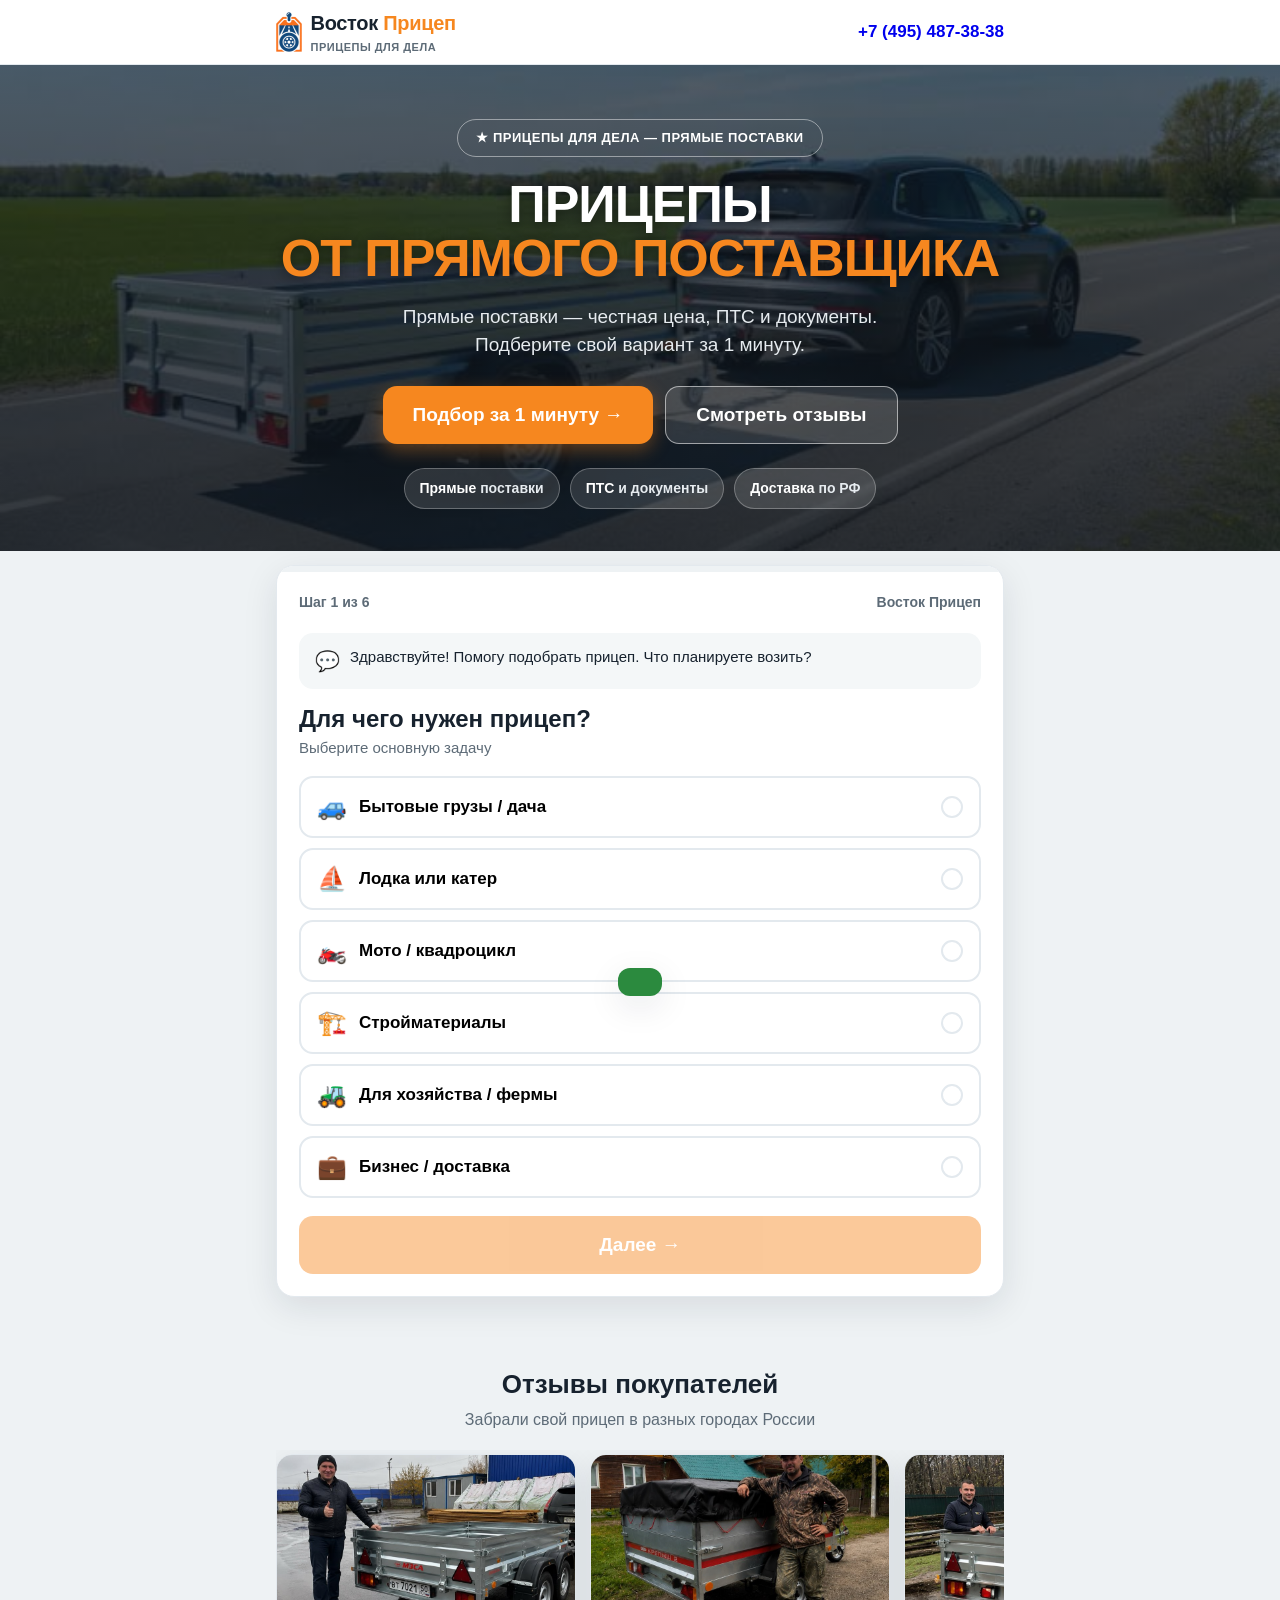
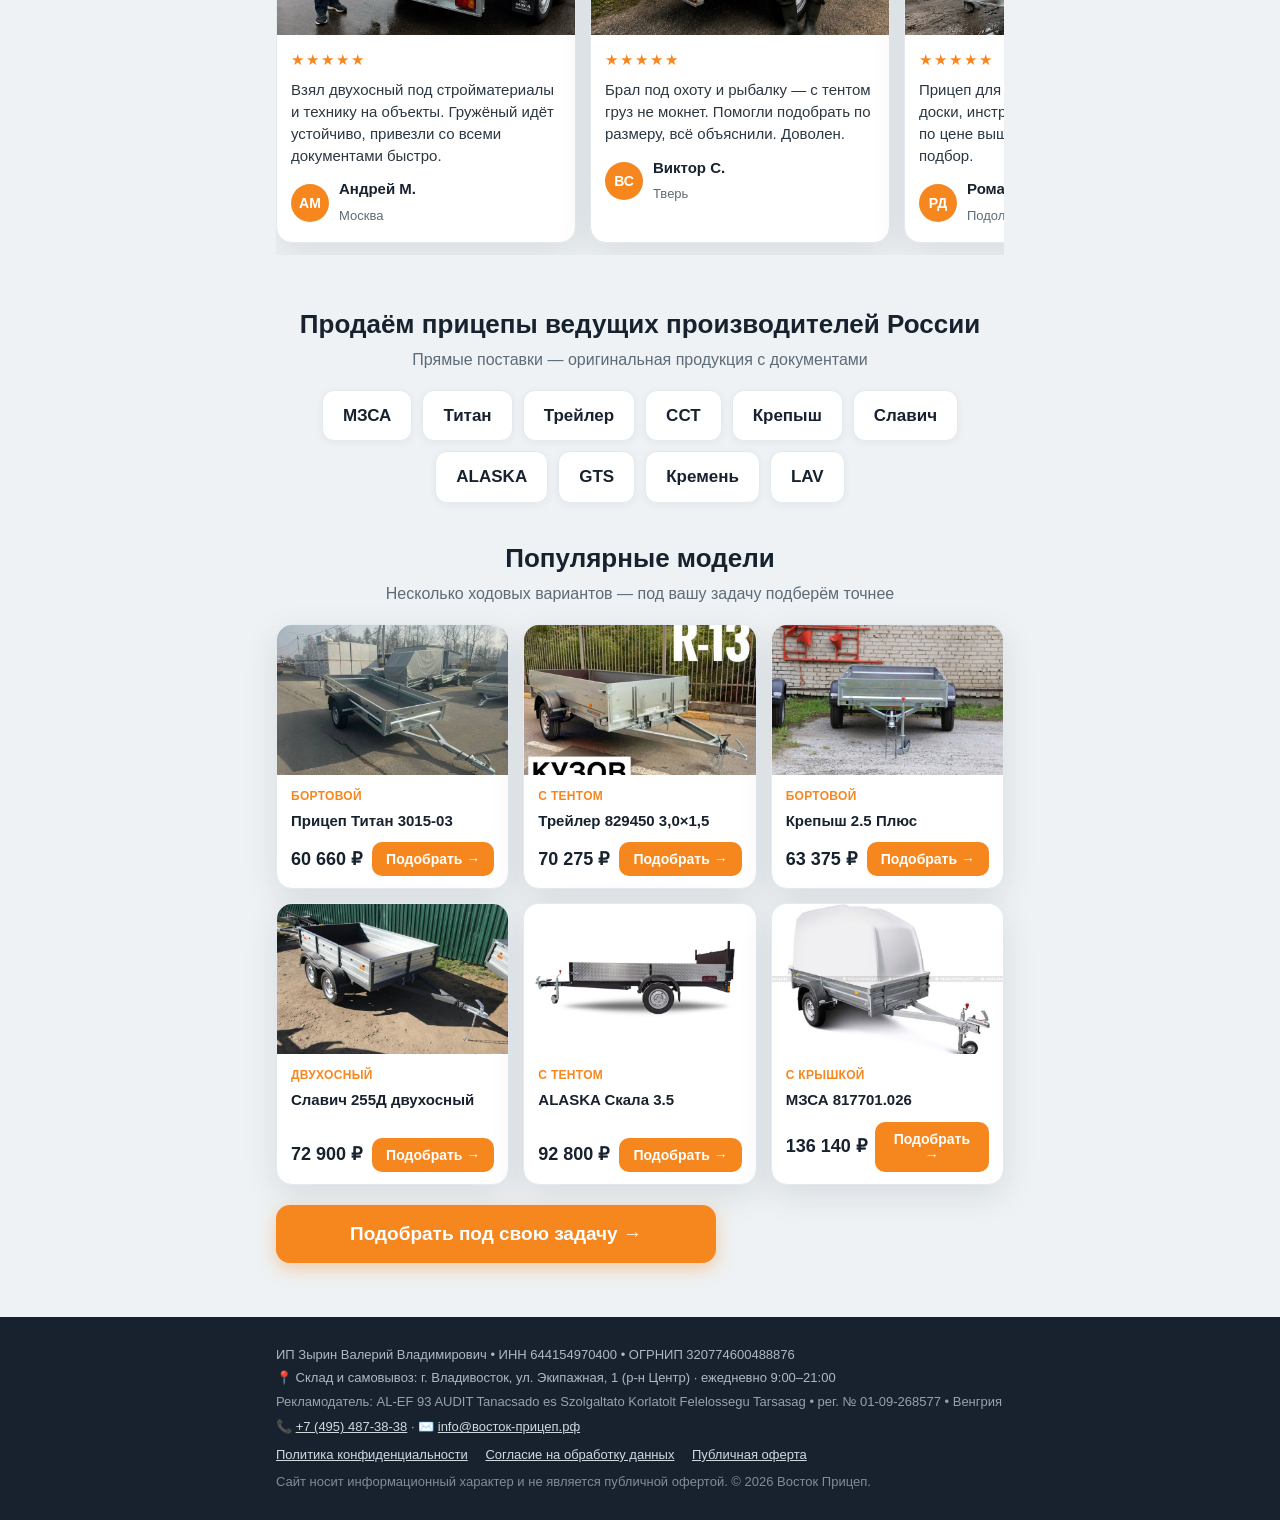
==== v2.html @ 22e23105 "Галочка согласия отмечена по умолчанию Co-Authored-By: Claude Opus 4.8 <noreply@anthropic.com>" ====
<!DOCTYPE html>
<html lang="ru">
<head>
<meta charset="UTF-8">
<link rel="preconnect" href="https://mc.yandex.ru" crossorigin>
<link rel="preconnect" href="https://top-fwz1.mail.ru">
<link rel="preload" as="image" href="hero.jpg" fetchpriority="high">
<link rel="icon" href="data:image/svg+xml,<svg xmlns='http://www.w3.org/2000/svg' viewBox='0 0 32 32'><rect width='32' height='32' rx='7' fill='%23f6871f'/><text x='16' y='23' font-size='19' text-anchor='middle' fill='white' font-family='Arial,sans-serif' font-weight='bold'>В</text></svg>">
<!-- Top.Mail.Ru counter (VK / myTarget) -->
<script type="text/javascript">
var _tmr = window._tmr || (window._tmr = []);
_tmr.push({id: "3787094", type: "pageView", start: (new Date()).getTime()});
(function (d, w, id) {
  if (d.getElementById(id)) return;
  var ts = d.createElement("script"); ts.type = "text/javascript"; ts.async = true; ts.id = id;
  ts.src = "https://top-fwz1.mail.ru/js/code.js";
  var f = function () {var s = d.getElementsByTagName("script")[0]; s.parentNode.insertBefore(ts, s);};
  if (w.opera == "[object Opera]") { d.addEventListener("DOMContentLoaded", f, false); } else { f(); }
})(document, window, "tmr-code");
</script>
<noscript><div><img src="https://top-fwz1.mail.ru/counter?id=3787094;js=na" style="position:absolute;left:-9999px;" alt="Top.Mail.Ru" /></div></noscript>
<!-- /Top.Mail.Ru counter -->
<!-- Yandex.Metrika counter -->
<script type="text/javascript">
    (function(m,e,t,r,i,k,a){
        m[i]=m[i]||function(){(m[i].a=m[i].a||[]).push(arguments)};
        m[i].l=1*new Date();
        for (var j = 0; j < document.scripts.length; j++) {if (document.scripts[j].src === r) { return; }}
        k=e.createElement(t),a=e.getElementsByTagName(t)[0],k.async=1,k.src=r,a.parentNode.insertBefore(k,a)
    })(window, document,'script','https://mc.yandex.ru/metrika/tag.js?id=111722114', 'ym');

    ym(111722114, 'init', {ssr:true, webvisor:true, clickmap:true, ecommerce:"dataLayer", referrer: document.referrer, url: location.href, accurateTrackBounce:true, trackLinks:true});
</script>
<noscript><div><img src="https://mc.yandex.ru/watch/111722114" style="position:absolute; left:-9999px;" alt="" /></div></noscript>
<!-- /Yandex.Metrika counter -->
<meta name="viewport" content="width=device-width, initial-scale=1, viewport-fit=cover">
<title>Восток Прицеп — подбор прицепа за 1 минуту | прицепы для дела</title>
<meta name="description" content="Пройдите короткий тест за 1 минуту — подберём прицеп под вашу задачу и пришлём цены. Прямые поставки, документы, доставка по РФ.">
<style>
:root{
  --bg:#eef2f4; --card:#fff; --ink:#17222e; --muted:#5d6b77; --line:#e3e9ee;
  --accent:#f6871f; --accent-d:#e2760c; --green:#2b8a3e; --radius:18px;
  --shadow:0 10px 34px rgba(23,34,46,.10);
}
*{box-sizing:border-box}
html{-webkit-text-size-adjust:100%}
body{margin:0;font-family:-apple-system,BlinkMacSystemFont,"Segoe UI",Roboto,Arial,sans-serif;
  background:var(--bg);color:var(--ink);font-size:18px;line-height:1.5;overflow-x:clip}
img{max-width:100%;display:block}
.wrap{max-width:760px;margin:0 auto;padding:0 16px}
.btn{border:0;cursor:pointer;font-family:inherit;font-weight:800;border-radius:14px;background:var(--accent);color:#fff;
  padding:18px 30px;font-size:19px;transition:.15s;width:100%;box-shadow:0 6px 18px rgba(246,135,31,.35)}
.btn:hover{background:var(--accent-d)}
.btn:active{transform:translateY(1px)}
.btn[disabled]{opacity:.45;cursor:not-allowed;box-shadow:none}
.btn-ghost{background:#fff;color:var(--ink);border:2px solid var(--line);box-shadow:none;font-weight:700}

/* header */
header{background:#fff;border-bottom:1px solid var(--line)}
.hd{display:flex;align-items:center;gap:12px;height:64px}
.logo{display:flex;align-items:center;gap:9px;font-weight:900;font-size:20px;letter-spacing:-.3px}
.logo .mk{width:34px;height:34px;border-radius:9px;background:var(--accent);color:#fff;display:grid;place-items:center;font-size:18px}
.logo .mk-img{height:40px;width:auto;display:block}
.logo b{color:var(--accent)}
.logo small{display:block;font-size:11px;font-weight:600;color:var(--muted);letter-spacing:.5px;text-transform:uppercase;margin-top:1px}
.hd-sp{flex:1}
.hd-phone{font-weight:800;text-decoration:none;white-space:nowrap;font-size:17px}

/* hero (тёмный, с фото) */
.hero{position:relative;padding:54px 0 42px;text-align:center;overflow:hidden}
.hero-bg{position:absolute;inset:0;background:#1a2430 url('hero.jpg') center/cover no-repeat;z-index:0}
.hero-bg::after{content:"";position:absolute;inset:0;background:linear-gradient(180deg,rgba(15,22,30,.66),rgba(15,22,30,.86))}
.hero-inner{position:relative;z-index:1;color:#fff}
.hero-badge{display:inline-block;border:1px solid rgba(255,255,255,.45);border-radius:30px;padding:8px 18px;font-size:13px;font-weight:800;letter-spacing:.5px;color:#fff;margin-bottom:20px;text-transform:uppercase}
.hero h1{font-size:52px;line-height:1.04;margin:0 0 18px;letter-spacing:-1px;font-weight:900;text-transform:uppercase;text-shadow:0 2px 14px rgba(0,0,0,.45)}
.hero h1 span{color:var(--accent)}
.hero p{font-size:19px;color:#e6ebef;margin:0 auto 26px;max-width:560px}
.hero p b{color:#fff}
.hero-btns{display:flex;gap:12px;justify-content:center;flex-wrap:wrap;max-width:660px;margin:0 auto}
.hero-btns .btn{width:auto;flex:0 1 auto;padding:17px 30px}
.btn-ghost2{background:rgba(255,255,255,.12);color:#fff;border:1.5px solid rgba(255,255,255,.55);box-shadow:none}
.btn-ghost2:hover{background:rgba(255,255,255,.22)}
.trust{display:flex;gap:10px;justify-content:center;flex-wrap:wrap;margin-top:24px}
.trust span{background:rgba(255,255,255,.13);border:1px solid rgba(255,255,255,.28);border-radius:30px;padding:9px 15px;font-size:14px;font-weight:600;color:#e6ebef}
.trust b{color:#fff}

/* quiz */
.quiz-sec{padding:14px 0 50px}
.quiz{background:var(--card);border:1px solid var(--line);border-radius:var(--radius);box-shadow:var(--shadow);overflow:hidden}
.qbar-wrap{height:6px;background:#eef2f4}
.qbar{height:100%;width:0;background:var(--accent);transition:width .3s}
.qhead{padding:20px 22px 0;display:flex;justify-content:space-between;align-items:center;color:var(--muted);font-size:14px;font-weight:600}
.qbody{padding:12px 22px 22px}
.bubble{background:#f4f7f8;border-radius:14px;padding:13px 16px;color:var(--ink);font-size:15px;margin:8px 0 16px;display:flex;gap:10px}
.bubble .em{font-size:20px}
.qbody h2{font-size:24px;margin:6px 0 4px;line-height:1.2}
.qhint{color:var(--muted);font-size:15px;margin:0 0 16px}
.opts{display:grid;gap:10px}
.opts.photos{grid-template-columns:1fr 1fr}
.opt{display:flex;align-items:center;gap:12px;border:2px solid var(--line);border-radius:14px;padding:15px 16px;cursor:pointer;
  font-size:17px;font-weight:600;transition:.12s;background:#fff;position:relative;text-align:left}
.opt:hover{border-color:#cfd9e0;background:#fafcfd}
.opt.sel{border-color:var(--accent);background:#fff7ef}
.opt .em{font-size:24px}
.opt .chk{margin-left:auto;width:22px;height:22px;border-radius:50%;border:2px solid var(--line);flex:none;display:grid;place-items:center;color:#fff;font-size:13px}
.opt.sel .chk{background:var(--accent);border-color:var(--accent)}
/* photo option */
.popt{flex-direction:column;align-items:stretch;padding:0;overflow:hidden;gap:0}
.popt .ph{height:110px;background:#eef3f5 center/cover no-repeat;position:relative}
.popt .pchk{position:absolute;top:8px;right:8px;width:24px;height:24px;border-radius:50%;background:rgba(255,255,255,.9);display:grid;place-items:center;color:var(--accent);font-size:14px;font-weight:800;opacity:0}
.popt.sel .pchk{opacity:1}
.popt .plabel{padding:12px 14px;font-size:16px}
.qfoot{margin-top:18px}
.err{color:#d64545;font-size:14px;margin-top:8px;display:none}
.err.show{display:block}

/* contact */
.field{margin-bottom:14px}
.field label{display:block;font-size:15px;font-weight:700;margin-bottom:6px}
.field input{width:100%;padding:15px;border:2px solid var(--line);border-radius:12px;font-size:16px;font-family:inherit}
.field input:focus{outline:none;border-color:var(--accent)}
.chans{display:flex;gap:8px;flex-wrap:wrap;margin-bottom:14px}
.chan{flex:1;min-width:90px;border:2px solid var(--line);border-radius:12px;padding:12px;text-align:center;cursor:pointer;font-weight:700;font-size:15px}
.chan.sel{border-color:var(--accent);background:#fff7ef}
.consent{display:flex;gap:9px;align-items:flex-start;font-size:13px;color:var(--muted);margin:4px 0 14px}
.consent input{width:18px;height:18px;margin-top:1px;accent-color:var(--green)}
.consent a{color:var(--accent)}

/* thank you */
.done{text-align:center;padding:16px 6px}
.done .big{font-size:56px}
.done h2{font-size:26px;margin:8px 0}
.done p{color:var(--muted);max-width:420px;margin:0 auto 16px}
.summary{background:#f4f7f8;border-radius:14px;padding:14px 16px;text-align:left;max-width:420px;margin:0 auto}
.summary .row{display:flex;justify-content:space-between;gap:12px;padding:7px 0;border-bottom:1px dashed var(--line);font-size:15px}
.summary .row:last-child{border:0}
.summary .k{color:var(--muted)}.summary .v{font-weight:700;text-align:right}

.rev-sec{padding:18px 0 42px}
.rev-title{text-align:center;font-size:26px;margin:0 0 4px}
.rev-sub{text-align:center;color:var(--muted);margin:0 0 18px;font-size:16px}
.rev-row{display:flex;gap:14px;overflow-x:auto;padding:4px 2px 12px;scroll-snap-type:x mandatory;-webkit-overflow-scrolling:touch}
.rev-row::-webkit-scrollbar{height:6px}.rev-row::-webkit-scrollbar-thumb{background:#cfd9e0;border-radius:6px}
.rev{flex:0 0 300px;scroll-snap-align:start;background:#fff;border:1px solid var(--line);border-radius:16px;overflow:hidden;box-shadow:var(--shadow)}
.rev .rimg{height:180px;background:#eef3f5 center/cover no-repeat}
.rev .rbody{padding:14px}
.rev .stars{color:var(--accent);font-size:15px;letter-spacing:2px}
.rev .rtext{font-size:15px;margin:8px 0 12px;color:#2b3742;line-height:1.45}
.rev .rwho{display:flex;align-items:center;gap:10px}
.rev .rav{width:38px;height:38px;border-radius:50%;background:var(--accent);color:#fff;display:grid;place-items:center;font-weight:800;font-size:14px;flex:none}
.rev .rwho b{display:block;font-size:15px}
.rev .rwho span{font-size:13px;color:var(--muted)}
@media(max-width:560px){ .rev{flex-basis:82vw} .rev .rimg{height:200px} }
.partners-sec{padding:8px 0 30px;text-align:center}
.brands{display:flex;flex-wrap:wrap;gap:10px;justify-content:center;margin-top:16px}
.brands span{background:#fff;border:1px solid var(--line);border-radius:12px;padding:12px 20px;font-weight:800;font-size:17px;color:var(--ink);box-shadow:0 2px 8px rgba(23,34,46,.05)}
.pop-sec{padding:6px 0 44px}
.pop-grid{display:grid;grid-template-columns:repeat(3,1fr);gap:14px}
.pcard{background:#fff;border:1px solid var(--line);border-radius:16px;overflow:hidden;box-shadow:var(--shadow);display:flex;flex-direction:column}
.pph{height:150px;background:#eef3f5 center/cover no-repeat}
.pcb{padding:12px 14px;display:flex;flex-direction:column;gap:6px;flex:1}
.pkind{font-size:12px;color:var(--accent);font-weight:800;text-transform:uppercase;letter-spacing:.3px}
.pnm{font-size:15px;font-weight:700;line-height:1.3;flex:1}
.pbot{display:flex;align-items:center;justify-content:space-between;gap:8px;margin-top:6px}
.pprice{font-size:18px;font-weight:800;white-space:nowrap}
.pbtn{border:0;background:var(--accent);color:#fff;font-weight:700;border-radius:10px;padding:9px 14px;font-size:14px;cursor:pointer;font-family:inherit}
.pbtn:hover{background:var(--accent-d)}
@media(max-width:640px){ .pop-grid{grid-template-columns:1fr 1fr;gap:10px} .pph{height:120px} .pnm{font-size:14px} .pprice{font-size:16px} .pbot{flex-direction:column;align-items:stretch;gap:8px} .pbtn{width:100%;text-align:center;padding:10px 8px} }
footer{background:#17222e;color:#aeb9c2;padding:28px 0;font-size:13px;margin-top:10px}
footer a{color:#cfd9e0}
footer .docs{margin:8px 0}
footer .docs a{margin-right:14px;text-decoration:underline;cursor:pointer}

.modal{position:fixed;inset:0;z-index:60;background:rgba(20,28,36,.55);display:none;align-items:flex-start;justify-content:center;padding:24px 16px;overflow:auto}
.modal.on{display:flex}
.sheet{background:#fff;border-radius:16px;max-width:640px;width:100%;padding:22px}
.sheet h3{margin:0 0 12px}
.sheet .lt{font-size:14px;color:#3a4753;line-height:1.6}
.sheet .lt h4{margin:14px 0 4px;font-size:15px;color:var(--ink)}
.x{float:right;border:0;background:#f1f5f7;width:36px;height:36px;border-radius:10px;font-size:19px;cursor:pointer;color:var(--muted)}
.toast{position:fixed;left:50%;bottom:24px;transform:translateX(-50%) translateY(120px);background:var(--green);color:#fff;padding:14px 22px;border-radius:12px;font-weight:700;box-shadow:var(--shadow);transition:.3s;z-index:80}
.toast.on{transform:translateX(-50%) translateY(0)}

@media(max-width:560px){
  body{font-size:17px}
  .hd-phone{display:none}
  .hero{padding:34px 0 26px}
  .hero h1{font-size:33px}
  .hero p{font-size:17px}
  .hero-btns .btn{width:100%}
  .qbody h2{font-size:21px}
  .opts.photos{grid-template-columns:1fr 1fr}
}
</style>
</head>
<body>

<header>
  <div class="wrap hd">
    <div class="logo"><img class="mk-img" src="logo.png" alt="Восток Прицеп" onerror="this.outerHTML='<span class=\'mk\'>🚚</span>'"><div>Восток <b>Прицеп</b><small>Прицепы для дела</small></div></div>
    <div class="hd-sp"></div>
    <a class="hd-phone" href="tel:+74954873838">+7 (495) 487-38-38</a>
  </div>
</header>

<section class="hero">
  <div class="hero-bg"></div>
  <div class="wrap hero-inner">
    <div class="hero-badge">★ Прицепы для дела — прямые поставки</div>
    <h1>ПРИЦЕПЫ<br><span>ОТ ПРЯМОГО ПОСТАВЩИКА</span></h1>
    <p>Прямые поставки — честная цена, ПТС и документы. Подберите свой вариант за 1 минуту.</p>
    <div class="hero-btns">
      <button class="btn" data-start>Подбор за 1 минуту →</button>
      <button class="btn btn-ghost2" data-rev>Смотреть отзывы</button>
    </div>
    <div class="trust">
      <span><b>Прямые</b> поставки</span>
      <span><b>ПТС</b> и документы</span>
      <span><b>Доставка</b> по РФ</span>
    </div>
  </div>
</section>

<section class="quiz-sec" id="quiz">
  <div class="wrap">
    <div class="quiz">
      <div class="qbar-wrap"><div class="qbar" id="qbar"></div></div>
      <div class="qhead"><span id="qcount">Шаг 1</span><span id="qname">Восток Прицеп</span></div>
      <div class="qbody" id="qbody"></div>
    </div>
  </div>
</section>

<section class="rev-sec">
  <div class="wrap">
    <h2 class="rev-title">Отзывы покупателей</h2>
    <p class="rev-sub">Забрали свой прицеп в разных городах России</p>
    <div class="rev-row" id="revRow"></div>
  </div>
</section>

<section class="partners-sec">
  <div class="wrap">
    <h2 class="rev-title">Продаём прицепы ведущих производителей России</h2>
    <p class="rev-sub">Прямые поставки — оригинальная продукция с документами</p>
    <div class="brands">
      <span>МЗСА</span><span>Титан</span><span>Трейлер</span><span>ССТ</span><span>Крепыш</span><span>Славич</span><span>ALASKA</span><span>GTS</span><span>Кремень</span><span>LAV</span>
    </div>
  </div>
</section>

<section class="pop-sec">
  <div class="wrap">
    <h2 class="rev-title">Популярные модели</h2>
    <p class="rev-sub">Несколько ходовых вариантов — под вашу задачу подберём точнее</p>
    <div class="pop-grid" id="popGrid"></div>
    <button class="btn" data-start style="max-width:440px;margin:20px auto 0">Подобрать под свою задачу →</button>
  </div>
</section>

<footer>
  <div class="wrap">
    <div>ИП Зырин Валерий Владимирович • ИНН 644154970400 • ОГРНИП 320774600488876</div>
    <div style="margin-top:4px">📍 Склад и самовывоз: г. Владивосток, ул. Экипажная, 1 (р-н Центр) · ежедневно 9:00–21:00</div>
    <div style="margin-top:4px;opacity:.85">Рекламодатель: AL-EF 93 AUDIT Tanacsado es Szolgaltato Korlatolt Felelossegu Tarsasag • рег. № 01-09-268577 • Венгрия</div>
    <div style="margin-top:6px">📞 <a href="tel:+74954873838">+7 (495) 487-38-38</a> · ✉️ <a href="mailto:info@xn----ctbklixakchgm2d.xn--p1ai">info@восток-прицеп.рф</a></div>
    <div class="docs">
      <a data-doc="privacy">Политика конфиденциальности</a>
      <a data-doc="consent">Согласие на обработку данных</a>
      <a data-doc="offer">Публичная оферта</a>
    </div>
    <div style="opacity:.7;margin-top:6px">Сайт носит информационный характер и не является публичной офертой. © 2026 Восток Прицеп.</div>
  </div>
</footer>

<div class="modal" id="modal"><div class="sheet"><button class="x" data-closem>✕</button><div id="modalBody"></div></div></div>
<div class="toast" id="toast"></div>

<script>
const QUIZ = [
  {key:"use", type:"single", bubble:"Здравствуйте! Помогу подобрать прицеп. Что планируете возить?", title:"Для чего нужен прицеп?", hint:"Выберите основную задачу",
    options:[{em:"🚙",label:"Бытовые грузы / дача"},{em:"⛵",label:"Лодка или катер"},{em:"🏍️",label:"Мото / квадроцикл"},{em:"🏗️",label:"Стройматериалы"},{em:"🚜",label:"Для хозяйства / фермы"},{em:"💼",label:"Бизнес / доставка"}]},
  {key:"capacity", type:"single", bubble:"Прикинем грузоподъёмность — она влияет на тип и цену.", title:"Какая грузоподъёмность нужна?", hint:"Не уверены — выберите «Не знаю», поможем",
    options:[{em:"🪶",label:"До 500 кг"},{em:"⚖️",label:"500–750 кг"},{em:"📦",label:"750–1000 кг"},{em:"🏋️",label:"Более 1000 кг"},{em:"🤔",label:"Не знаю"}]},
  {key:"type", type:"single", photos:true, bubble:"Тент защитит от дождя и пыли, платформа ускорит выгрузку.", title:"Какой тип прицепа предпочтительнее?", hint:"Для наглядности — с фото",
    options:[{label:"Открытый",photo:"images/3.jpg"},{label:"С тентом",photo:"images/15.jpg"},{label:"С жёстким кузовом",photo:"images/12.jpg"},{label:"С крышкой",photo:"images/13.jpg"},{label:"Самосвальный",photo:"images/5.jpg"},{label:"Двухосный",photo:"images/16.jpg"}]},
  {key:"budget", type:"single", bubble:"Какой бюджет рассматриваете?", title:"На какой бюджет ориентируетесь?", hint:"Подберём оптимальную цену/качество",
    options:[{em:"💵",label:"До 90 000 ₽"},{em:"💰",label:"90 000 – 130 000 ₽"},{em:"🤑",label:"130 000 – 200 000 ₽"},{em:"💎",label:"Более 200 000 ₽"}]},
  {key:"timing", type:"single", bubble:"Почти готово! Когда планируете покупку?", title:"Когда планируете покупку?", hint:"",
    options:[{em:"🔥",label:"Срочно, готов купить"},{em:"📅",label:"В течение недели"},{em:"🗓️",label:"В течение месяца"},{em:"👀",label:"Пока смотрю"}]},
  {key:"contact", type:"contact", bubble:"Готово! Куда прислать модели и цены?", title:"Куда отправить подбор?", hint:"Эксперт пришлёт 3–5 моделей с ценами в течение 15 минут"},
];
const $=s=>document.querySelector(s);
const esc=s=>(s||'').replace(/[&<>"]/g,m=>({'&':'&amp;','<':'&lt;','>':'&gt;','"':'&quot;'}[m]));
const st={step:0, ans:{}, channel:'Телефон'};

function render(){
  const q=QUIZ[st.step];
  $('#qcount').textContent='Шаг '+(st.step+1)+' из '+QUIZ.length;
  $('#qbar').style.width=(st.step/(QUIZ.length-1)*100)+'%';
  let html='<div class="bubble"><span class="em">💬</span><span>'+esc(q.bubble)+'</span></div>';
  html+='<h2>'+esc(q.title)+'</h2>';
  if(q.hint) html+='<p class="qhint">'+esc(q.hint)+'</p>';
  if(q.type==='single'){
    html+='<div class="opts'+(q.photos?' photos':'')+'">';
    q.options.forEach((o,i)=>{
      const sel=st.ans[q.key]===o.label?' sel':'';
      if(q.photos){
        html+='<div class="opt popt'+sel+'" data-opt="'+i+'"><div class="ph" style="background-image:url(\''+o.photo+'\')"><span class="pchk">✓</span></div><div class="plabel">'+esc(o.label)+'</div></div>';
      }else{
        html+='<button class="opt'+sel+'" data-opt="'+i+'"><span class="em">'+(o.em||'')+'</span>'+esc(o.label)+'<span class="chk">✓</span></button>';
      }
    });
    html+='</div>';
    html+='<div class="qfoot"><button class="btn" id="next" '+(st.ans[q.key]?'':'disabled')+'>Далее →</button></div>';
  } else {
    html+='<div class="chans">'+['Телефон','Telegram','WhatsApp','МАКС'].map(c=>'<div class="chan'+(st.channel===c?' sel':'')+'" data-chan="'+c+'">'+c+'</div>').join('')+'</div>';
    html+='<div class="field"><label>Ваше имя</label><input id="cName" placeholder="Как к вам обращаться"></div>';
    html+='<div class="field"><label>'+(st.channel==='Telegram'?'Телефон или @username':'Телефон')+'</label><input id="cContact" placeholder="'+(st.channel==='Telegram'?'+7… или @username':'+7 (___) ___-__-__')+'" inputmode="'+(st.channel==='Telegram'?'text':'tel')+'"></div>';
    html+='<input id="cHp" name="company" tabindex="-1" autocomplete="off" aria-hidden="true" style="position:absolute;left:-9999px;width:1px;height:1px;opacity:0" placeholder="Оставьте пустым">'; // honeypot: люди не видят, боты заполняют
    html+='<div class="err" id="cErr">Заполните имя и контакт</div>';
    html+='<label class="consent"><input type="checkbox" id="cAgree" checked><span>Согласен на обработку персональных данных и принимаю <a data-doc="privacy">политику конфиденциальности</a>.</span></label>';
    html+='<button class="btn" id="send">Получить подбор →</button>';
  }
  $('#qbody').innerHTML=html;
}

$('#qbody').addEventListener('click',e=>{
  const opt=e.target.closest('[data-opt]');
  if(opt){const q=QUIZ[st.step];st.ans[q.key]=q.options[+opt.dataset.opt].label;render();
    const nb=$('#next');if(nb){const r=nb.getBoundingClientRect();if(r.bottom>innerHeight-8)nb.scrollIntoView({behavior:'smooth',block:'center'});}return;}
  const chan=e.target.closest('[data-chan]');
  if(chan){st.channel=chan.dataset.chan;render();return;}
  if(e.target.id==='next'){st.step++;render();scrollQuiz();return;}
  if(e.target.id==='send'){submit();return;}
});
// на мобиле: при фокусе на поле прокручиваем его над клавиатурой (иначе поле уходит под неё)
$('#qbody').addEventListener('focusin',function(e){
  if(e.target.tagName==='INPUT' && e.target.type!=='checkbox'){
    setTimeout(function(){ try{ e.target.scrollIntoView({behavior:'smooth',block:'center'}); }catch(_){} }, 300);
  }
});
function scrollQuiz(){const y=$('#quiz').getBoundingClientRect().top+scrollY-72;scrollTo({top:y,behavior:'smooth'});}

let _submitting=false;
function submit(){
  if(_submitting)return;                        // защита от двойного тапа
  const name=($('#cName').value||'').trim(), contact=($('#cContact').value||'').trim();
  if(!name||contact.length<4){$('#cErr').classList.add('show');return;}
  if(!$('#cAgree').checked){$('#cErr').textContent='Подтвердите согласие на обработку данных';$('#cErr').classList.add('show');return;}
  _submitting=true;
  const payload={source:'quiz-v2', use:st.ans.use, capacity:st.ans.capacity, type:st.ans.type, budget:st.ans.budget, timing:st.ans.timing, name, channel:st.channel, contact, hp:(($('#cHp')||{}).value||'')};
  sendLead(payload);
  const labels={use:'Назначение',capacity:'Грузоподъёмность',type:'Тип',budget:'Бюджет',timing:'Сроки'};
  const rows=Object.keys(labels).filter(k=>payload[k]).map(k=>'<div class="row"><span class="k">'+labels[k]+'</span><span class="v">'+esc(payload[k])+'</span></div>').join('');
  $('#qbody').innerHTML='<div class="done"><div class="big">🎉</div><h2>Спасибо, '+esc(name)+'!</h2><p>Эксперт формирует подбор под вашу задачу и пришлёт модели с ценами в '+esc(st.channel)+' в течение 15 минут.</p><div class="summary"><div class="row"><span class="k">Связь</span><span class="v">'+esc(st.channel)+' · '+esc(contact)+'</span></div>'+rows+'</div></div>';
  $('#qbar').style.width='100%';$('#qcount').textContent='Готово!';
}

function sendLead(data){
  var _b=JSON.stringify(data), _sent=false;
  try{ if(navigator.sendBeacon) _sent=navigator.sendBeacon('/api/lead', new Blob([_b],{type:'text/plain;charset=UTF-8'})); }catch(e){}
  if(!_sent)(function r(n){ fetch('/api/lead',{method:'POST',keepalive:true,headers:{'Content-Type':'application/json'},body:_b}).then(function(x){ if(!x.ok&&n>0)setTimeout(function(){r(n-1)},1500); }).catch(function(){ if(n>0)setTimeout(function(){r(n-1)},1500); }); })(3);
  try{(window._tmr=window._tmr||[]).push({type:'reachGoal',id:3787094,goal:'Lead3'});}catch(e){}
  try{if(window.ym)ym(111722114,'reachGoal','lead');}catch(e){}
  showToast('✓ Заявка отправлена!');
}
let tt;function showToast(t){const e=$('#toast');e.textContent=t;e.classList.add('on');clearTimeout(tt);tt=setTimeout(()=>e.classList.remove('on'),3000);}

/* docs */
const DOCS={
 privacy:'<h3>Политика конфиденциальности</h3><div class="lt"><p>Оператор — ИП Зырин Валерий Владимирович (ИНН 644154970400). Обработка персональных данных ведётся по ФЗ-152.</p><h4>Данные</h4><p>Имя, телефон/контакт, выбранный способ связи и ответы в форме подбора; обезличенные данные о посещении (cookie, IP, аналитика, в т.ч. пиксель VK/Top.Mail.Ru 3787094 для статистики и ретаргетинга).</p><h4>Цели</h4><p>Связь по заявке, подбор и расчёт стоимости, улучшение сайта.</p><h4>Хранение</h4><p>На серверах в РФ, в течение срока обработки. Меры защиты применяются. Отозвать согласие можно по контактам оператора.</p><h4>Контакты</h4><p>info@восток-прицеп.рф</p></div>',
 consent:'<h3>Согласие на обработку персональных данных</h3><div class="lt"><p>Отправляя форму, я даю согласие ИП Зырин Валерий Владимирович (ИНН 644154970400) на обработку моих персональных данных (имя, телефон/контакт, способ связи и ответы) с целью обработки обращения и связи со мной, в соответствии с ФЗ-152. Согласие действует до достижения целей или отзыва.</p></div>',
 offer:'<h3>Публичная оферта</h3><div class="lt"><p>Сайт носит информационный характер. Материалы и цены не являются публичной офертой (ст. 437 ГК РФ) и могут меняться. Оператор (ИП Зырин В.В.) помогает подобрать модель; точная стоимость, наличие и условия согласуются после обращения.</p><p>Контакты: info@восток-прицеп.рф</p></div>',
};
document.addEventListener('click',e=>{
  const s=e.target.closest('[data-start]'); if(s){scrollQuiz();return;}
  const rv=e.target.closest('[data-rev]'); if(rv){const el=document.querySelector('.rev-sec'); if(el){scrollTo({top:el.getBoundingClientRect().top+scrollY-16,behavior:'smooth'});} return;}
  const d=e.target.closest('[data-doc]'); if(d){$('#modalBody').innerHTML=DOCS[d.dataset.doc]||'';$('#modal').classList.add('on');return;}
  if(e.target.closest('[data-closem]')||e.target.id==='modal'){$('#modal').classList.remove('on');}
});

const REVIEWS=[
 {img:'reviews/1.jpg',ini:'АМ',name:'Андрей М.',city:'Москва',text:'Взял двухосный под стройматериалы и технику на объекты. Гружёный идёт устойчиво, привезли со всеми документами быстро.'},
 {img:'reviews/2.jpg',ini:'ВС',name:'Виктор С.',city:'Тверь',text:'Брал под охоту и рыбалку — с тентом груз не мокнет. Помогли подобрать по размеру, всё объяснили. Доволен.'},
 {img:'reviews/3.jpg',ini:'РД',name:'Роман Д.',city:'Подольск',text:'Прицеп для дачи — вожу дрова, доски, инструмент. Собрался просто, по цене вышло выгодно. Спасибо за подбор.'},
 {img:'reviews/4.jpg',ini:'НВ',name:'Никита В.',city:'Санкт-Петербург',text:'Оформил зимой, забрал в тот же день. Подобрали под бюджет, ничего лишнего не навязывали. Качеством доволен.'},
 {img:'reviews/5.jpg',ini:'СК',name:'Сергей К.',city:'Санкт-Петербург',text:'Двухосный берём для выездов на природу и лодки. На ходу стабильный, доставили точно в срок.'},
 {img:'reviews/6.jpg',ini:'ДЛ',name:'Дмитрий Л.',city:'Липецк',text:'Искал недорогой надёжный прицеп. Прошёл подбор, прислали варианты с ценами — выбрал за вечер. Всё честно.'},
];
const POPULAR=[
 {img:'images/17.jpg',kind:'Бортовой',name:'Прицеп Титан 3015-03',price:60660},
 {img:'images/18.jpg',kind:'С тентом',name:'Трейлер 829450 3,0×1,5',price:70275},
 {img:'images/29.jpg',kind:'Бортовой',name:'Крепыш 2.5 Плюс',price:63375},
 {img:'images/21.jpg',kind:'Двухосный',name:'Славич 255Д двухосный',price:72900},
 {img:'images/23.jpg',kind:'С тентом',name:'ALASKA Скала 3.5',price:92800},
 {img:'images/24.jpg',kind:'С крышкой',name:'МЗСА 817701.026',price:136140},
];
const money=n=>n.toLocaleString('ru-RU')+' ₽';
function renderPopular(){
  $('#popGrid').innerHTML=POPULAR.map(p=>'<div class="pcard"><div class="pph" style="background-image:url(\''+p.img+'\')"></div><div class="pcb"><div class="pkind">'+esc(p.kind)+'</div><div class="pnm">'+esc(p.name)+'</div><div class="pbot"><span class="pprice">'+money(p.price)+'</span><button class="pbtn" data-start>Подобрать →</button></div></div></div>').join('');
}
function renderReviews(){
  $('#revRow').innerHTML=REVIEWS.map(r=>'<div class="rev"><div class="rimg" style="background-image:url(\''+r.img+'\')"></div><div class="rbody"><div class="stars">★★★★★</div><p class="rtext">'+esc(r.text)+'</p><div class="rwho"><div class="rav">'+r.ini+'</div><div><b>'+esc(r.name)+'</b><span>'+esc(r.city)+'</span></div></div></div></div>').join('');
}
renderReviews();
renderPopular();
render();
</script>
</body>
</html>
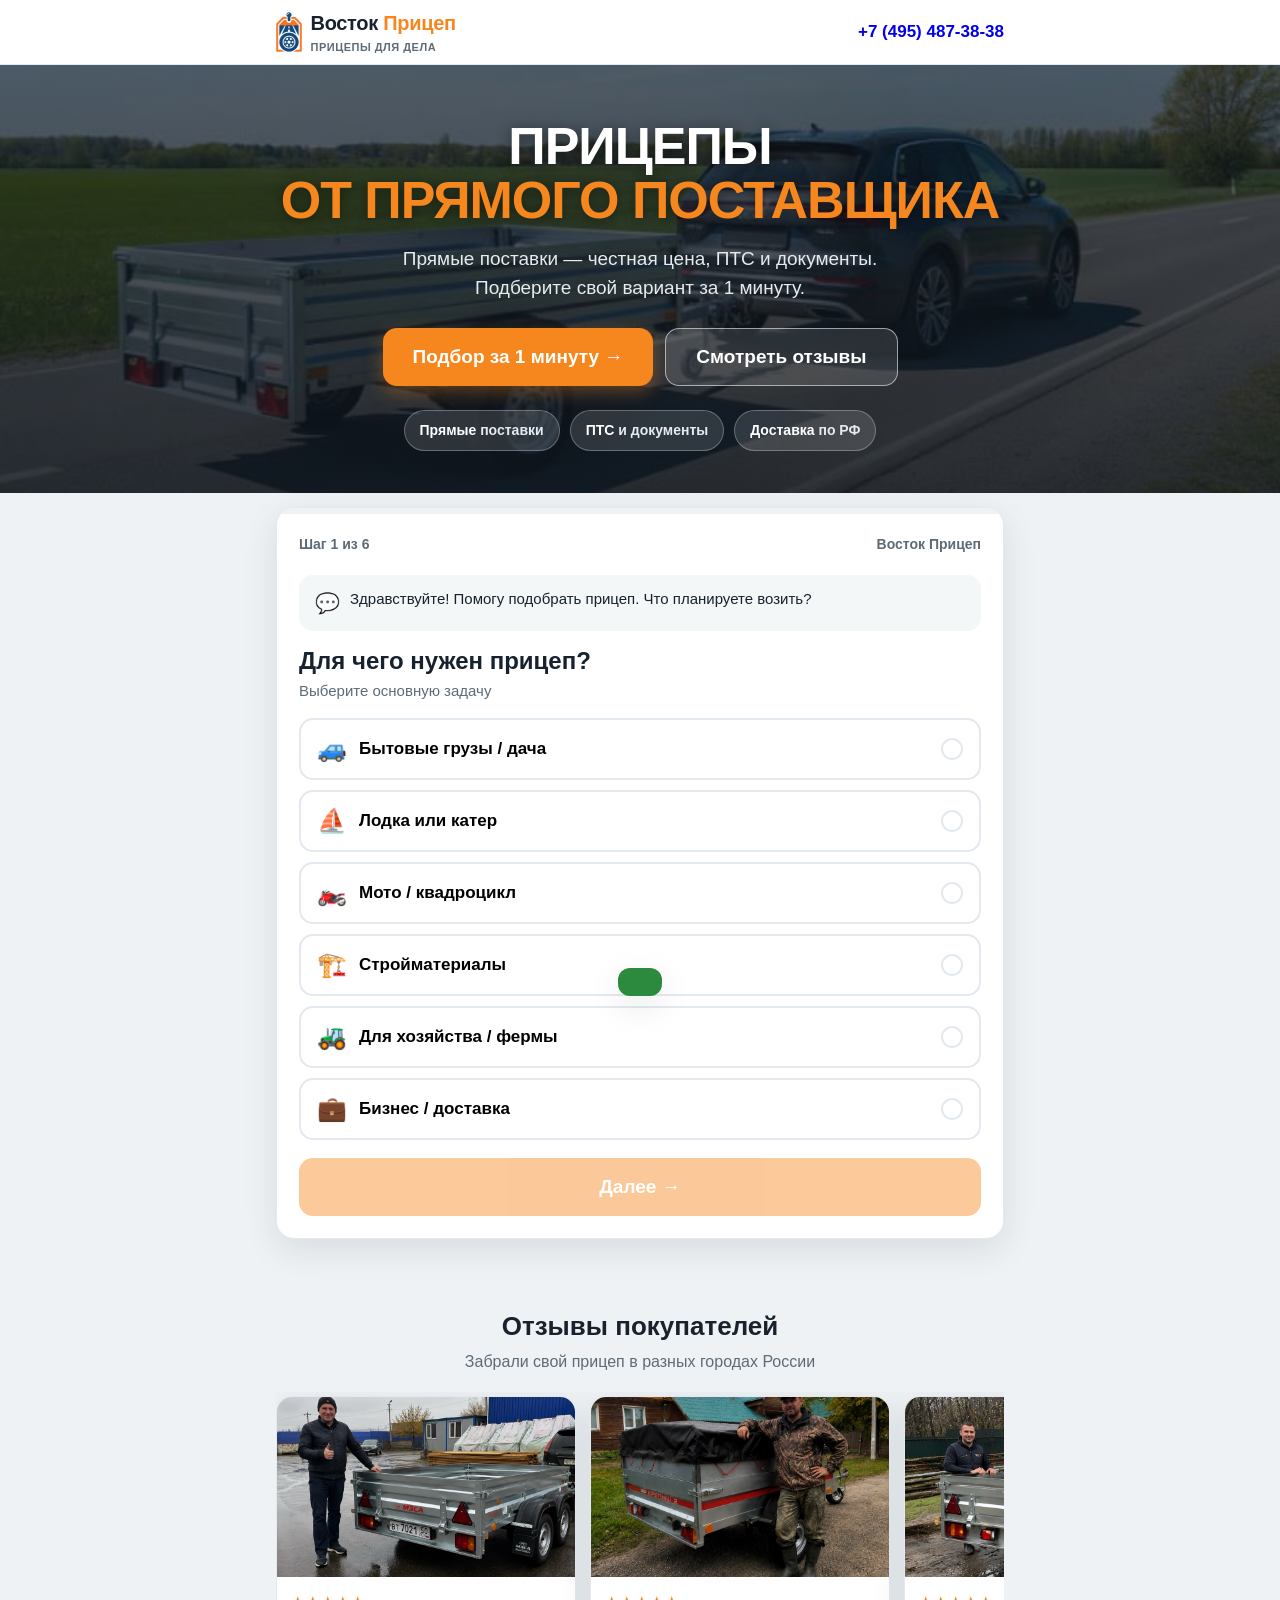
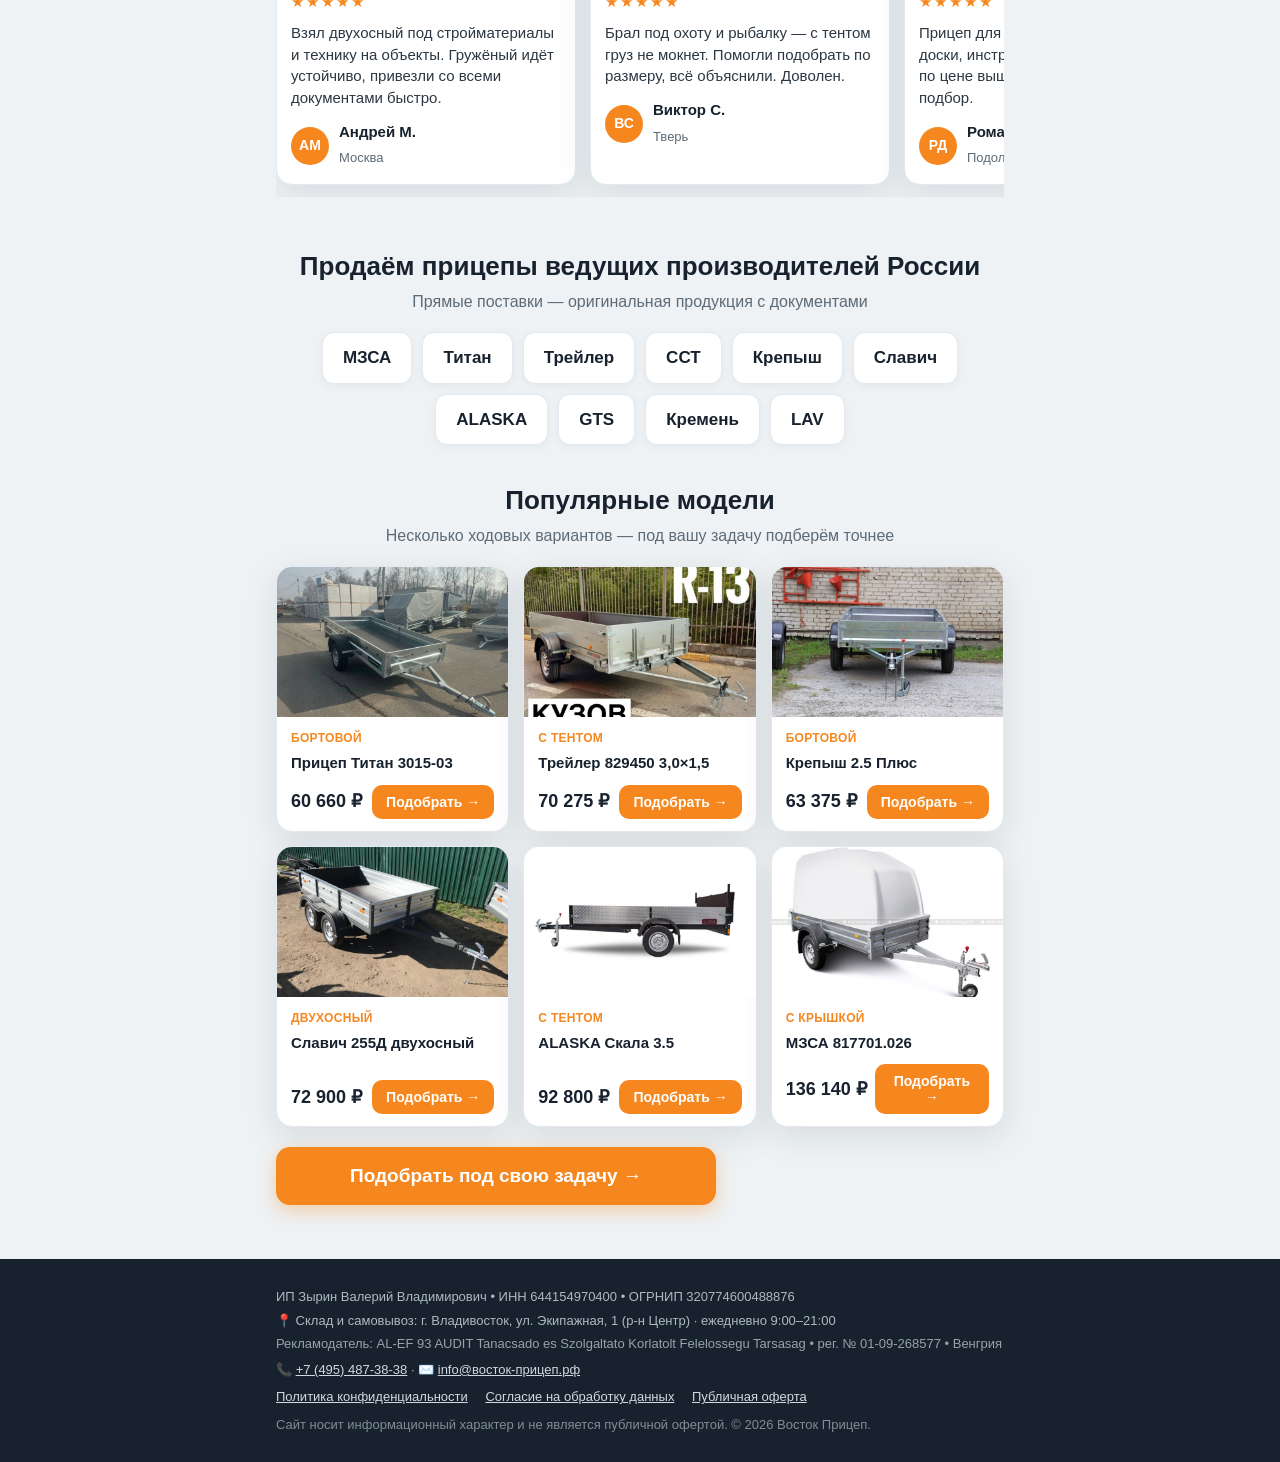
==== commit a467584c: "Лендинг подбор.…: акция «скидка до 25% в наличии» до 30 сентября Плашка акции вместо бейджа-дубля в " ====
--- a/v2.html
+++ b/v2.html
@@ -39,7 +39,7 @@
 <style>
 :root{
   --bg:#eef2f4; --card:#fff; --ink:#17222e; --muted:#5d6b77; --line:#e3e9ee;
-  --accent:#f6871f; --accent-d:#e2760c; --green:#2b8a3e; --radius:18px;
+  --accent:#f6871f; --accent-d:#e2760c; --green:#2b8a3e; --radius:18px; --sale:#b5560a;
   --shadow:0 10px 34px rgba(23,34,46,.10);
 }
 *{box-sizing:border-box}
@@ -72,6 +72,14 @@
 .hero-bg::after{content:"";position:absolute;inset:0;background:linear-gradient(180deg,rgba(15,22,30,.66),rgba(15,22,30,.86))}
 .hero-inner{position:relative;z-index:1;color:#fff}
 .hero-badge{display:inline-block;border:1px solid rgba(255,255,255,.45);border-radius:30px;padding:8px 18px;font-size:13px;font-weight:800;letter-spacing:.5px;color:#fff;margin-bottom:20px;text-transform:uppercase}
+.hero-badge.sale{display:inline-flex;align-items:center;justify-content:center;flex-wrap:wrap;gap:8px;
+  background:#fff;border:0;border-radius:12px;padding:9px 15px;color:var(--ink);font-size:14px;font-weight:700;
+  line-height:1.35;letter-spacing:0;text-transform:none;text-align:center;max-width:100%;
+  box-shadow:0 4px 16px rgba(0,0,0,.28);margin-bottom:18px}
+.hero-badge.sale b{color:var(--sale);font-weight:900;font-size:17px;white-space:nowrap}
+.hero-badge.sale .on{font-weight:700}
+.hero-badge.sale i{flex-basis:100%;font-style:normal;color:var(--muted);font-weight:700;font-size:13px}
+.sale-terms{opacity:.7;margin-top:8px;font-size:12px;line-height:1.45}
 .hero h1{font-size:52px;line-height:1.04;margin:0 0 18px;letter-spacing:-1px;font-weight:900;text-transform:uppercase;text-shadow:0 2px 14px rgba(0,0,0,.45)}
 .hero h1 span{color:var(--accent)}
 .hero p{font-size:19px;color:#e6ebef;margin:0 auto 26px;max-width:560px}
@@ -157,7 +165,11 @@
 .pop-sec{padding:6px 0 44px}
 .pop-grid{display:grid;grid-template-columns:repeat(3,1fr);gap:14px}
 .pcard{background:#fff;border:1px solid var(--line);border-radius:16px;overflow:hidden;box-shadow:var(--shadow);display:flex;flex-direction:column}
-.pph{height:150px;background:#eef3f5 center/cover no-repeat}
+.pph{position:relative;height:150px;background:#eef3f5 center/cover no-repeat}
+.psale{position:absolute;left:8px;top:8px;background:var(--sale);color:#fff;font-size:12px;font-weight:800;padding:4px 8px;border-radius:8px;letter-spacing:.2px}
+.pprices{display:flex;align-items:baseline;gap:7px;flex-wrap:wrap}
+.pold{font-size:13px;font-weight:600;color:var(--muted);text-decoration:line-through}
+.pprice.now{color:var(--sale)}
 .pcb{padding:12px 14px;display:flex;flex-direction:column;gap:6px;flex:1}
 .pkind{font-size:12px;color:var(--accent);font-weight:800;text-transform:uppercase;letter-spacing:.3px}
 .pnm{font-size:15px;font-weight:700;line-height:1.3;flex:1}
@@ -165,7 +177,8 @@
 .pprice{font-size:18px;font-weight:800;white-space:nowrap}
 .pbtn{border:0;background:var(--accent);color:#fff;font-weight:700;border-radius:10px;padding:9px 14px;font-size:14px;cursor:pointer;font-family:inherit}
 .pbtn:hover{background:var(--accent-d)}
-@media(max-width:640px){ .pop-grid{grid-template-columns:1fr 1fr;gap:10px} .pph{height:120px} .pnm{font-size:14px} .pprice{font-size:16px} .pbot{flex-direction:column;align-items:stretch;gap:8px} .pbtn{width:100%;text-align:center;padding:10px 8px} }
+@media(max-width:640px){ .pop-grid{grid-template-columns:1fr 1fr;gap:10px} .pph{height:120px} .pnm{font-size:14px} .pprice{font-size:16px} .pbot{flex-direction:column;align-items:stretch;gap:8px} .pbtn{width:100%;text-align:center;padding:10px 8px}
+  .pprices{gap:0;flex-direction:column-reverse;align-items:flex-start} .pold{font-size:12px} .psale{font-size:11px;padding:3px 7px} }
 footer{background:#17222e;color:#aeb9c2;padding:28px 0;font-size:13px;margin-top:10px}
 footer a{color:#cfd9e0}
 footer .docs{margin:8px 0}
@@ -183,6 +196,8 @@
 
 @media(max-width:560px){
   body{font-size:17px}
+  .hero-badge.sale{font-size:13px;padding:8px 13px;gap:6px;margin-bottom:14px}
+  .hero-badge.sale b{font-size:16px}
   .hd-phone{display:none}
   .hero{padding:34px 0 26px}
   .hero h1{font-size:33px}
@@ -191,6 +206,10 @@
   .qbody h2{font-size:21px}
   .opts.photos{grid-template-columns:1fr 1fr}
 }
+@media(max-width:360px){
+  .hero-badge.sale{gap:3px;padding:7px 10px;border-radius:10px;font-size:12.5px}
+  .hero-badge.sale b{font-size:15px}
+}
 </style>
 </head>
 <body>
@@ -206,7 +225,8 @@
 <section class="hero">
   <div class="hero-bg"></div>
   <div class="wrap hero-inner">
-    <div class="hero-badge">★ Прицепы для дела — прямые поставки</div>
+    <!-- АКЦИЯ. Срок — в SALE_UNTIL внизу файла; после этой даты все data-sale скрываются сами. -->
+    <div class="hero-badge sale" data-sale><b>Скидка до 25%</b><span class="on">на прицепы в наличии</span><i>до 30 сентября</i></div>
     <h1>ПРИЦЕПЫ<br><span>ОТ ПРЯМОГО ПОСТАВЩИКА</span></h1>
     <p>Прямые поставки — честная цена, ПТС и документы. Подберите свой вариант за 1 минуту.</p>
     <div class="hero-btns">
@@ -269,6 +289,7 @@
       <a data-doc="consent">Согласие на обработку данных</a>
       <a data-doc="offer">Публичная оферта</a>
     </div>
+    <div class="sale-terms" data-sale>Скидка до 25% действует по 30 сентября 2026 г. на отдельные модели прицепов в наличии на складе — они отмечены на сайте плашкой со скидкой. Полный перечень моделей и размер скидки — у менеджера по телефону +7 (495) 487-38-38. Не суммируется с другими скидками. Организатор — ИП Зырин В.В., ИНН 644154970400.</div>
     <div style="opacity:.7;margin-top:6px">Сайт носит информационный характер и не является публичной офертой. © 2026 Восток Прицеп.</div>
   </div>
 </footer>
@@ -389,20 +410,35 @@
  {img:'reviews/6.jpg',ini:'ДЛ',name:'Дмитрий Л.',city:'Липецк',text:'Искал недорогой надёжный прицеп. Прошёл подбор, прислали варианты с ценами — выбрал за вечер. Всё честно.'},
 ];
 const POPULAR=[
- {img:'images/17.jpg',kind:'Бортовой',name:'Прицеп Титан 3015-03',price:60660},
+ {img:'images/17.jpg',kind:'Бортовой',name:'Прицеп Титан 3015-03',price:60660,sale:true},
  {img:'images/18.jpg',kind:'С тентом',name:'Трейлер 829450 3,0×1,5',price:70275},
  {img:'images/29.jpg',kind:'Бортовой',name:'Крепыш 2.5 Плюс',price:63375},
- {img:'images/21.jpg',kind:'Двухосный',name:'Славич 255Д двухосный',price:72900},
+ {img:'images/21.jpg',kind:'Двухосный',name:'Славич 255Д двухосный',price:72900,sale:true},
  {img:'images/23.jpg',kind:'С тентом',name:'ALASKA Скала 3.5',price:92800},
- {img:'images/24.jpg',kind:'С крышкой',name:'МЗСА 817701.026',price:136140},
+ {img:'images/24.jpg',kind:'С крышкой',name:'МЗСА 817701.026',price:136140,sale:true},
 ];
+// sale:true — модель участвует в акции: price это цена СО скидкой, обычная цена считается от неё.
+const SALE_OFF=0.25;
 const money=n=>n.toLocaleString('ru-RU')+' ₽';
 function renderPopular(){
-  $('#popGrid').innerHTML=POPULAR.map(p=>'<div class="pcard"><div class="pph" style="background-image:url(\''+p.img+'\')"></div><div class="pcb"><div class="pkind">'+esc(p.kind)+'</div><div class="pnm">'+esc(p.name)+'</div><div class="pbot"><span class="pprice">'+money(p.price)+'</span><button class="pbtn" data-start>Подобрать →</button></div></div></div>').join('');
+  const on=SALE_ON();
+  $('#popGrid').innerHTML=POPULAR.map(p=>{
+    const sale=on && p.sale, old=sale?Math.round(p.price/(1-SALE_OFF)):0;
+    return '<div class="pcard"><div class="pph" style="background-image:url(\''+p.img+'\')">'+(sale?'<span class="psale">−'+(SALE_OFF*100)+'%</span>':'')+'</div>'+
+      '<div class="pcb"><div class="pkind">'+esc(p.kind)+'</div><div class="pnm">'+esc(p.name)+'</div>'+
+      '<div class="pbot"><span class="pprices">'+(sale?'<s class="pold">'+money(old)+'</s>':'')+'<span class="pprice'+(sale?' now':'')+'">'+money(p.price)+'</span></span>'+
+      '<button class="pbtn" data-start>Подобрать →</button></div></div></div>';
+  }).join('');
 }
 function renderReviews(){
   $('#revRow').innerHTML=REVIEWS.map(r=>'<div class="rev"><div class="rimg" style="background-image:url(\''+r.img+'\')"></div><div class="rbody"><div class="stars">★★★★★</div><p class="rtext">'+esc(r.text)+'</p><div class="rwho"><div class="rav">'+r.ini+'</div><div><b>'+esc(r.name)+'</b><span>'+esc(r.city)+'</span></div></div></div></div>').join('');
 }
+// Акция: одна дата на весь лендинг. Прошла — все элементы data-sale убираются,
+// чтобы на сайте не висело просроченное «до 30 сентября».
+const SALE_UNTIL='2026-09-30';
+function SALE_ON(){ return new Date() <= new Date(SALE_UNTIL+'T23:59:59+03:00'); }
+if(!SALE_ON()) document.querySelectorAll('[data-sale]').forEach(e=>e.remove());
+
 renderReviews();
 renderPopular();
 render();
